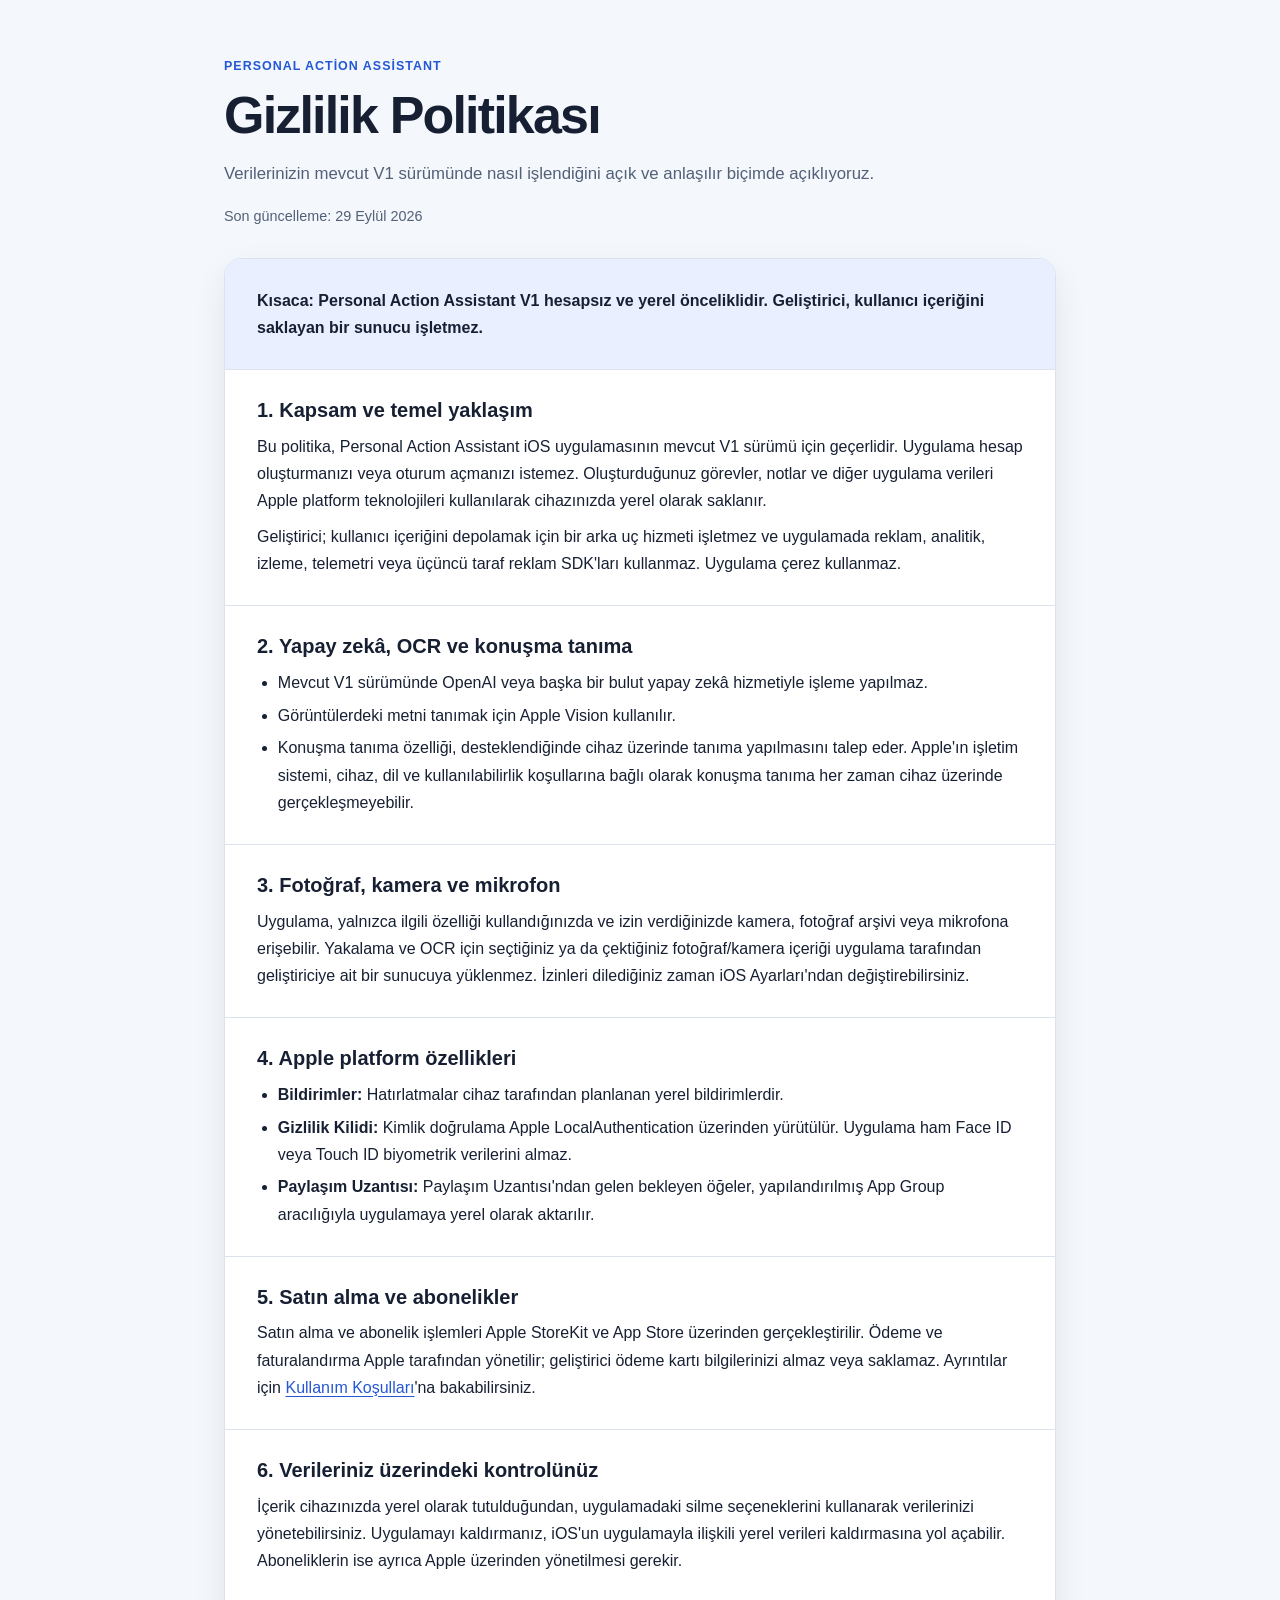
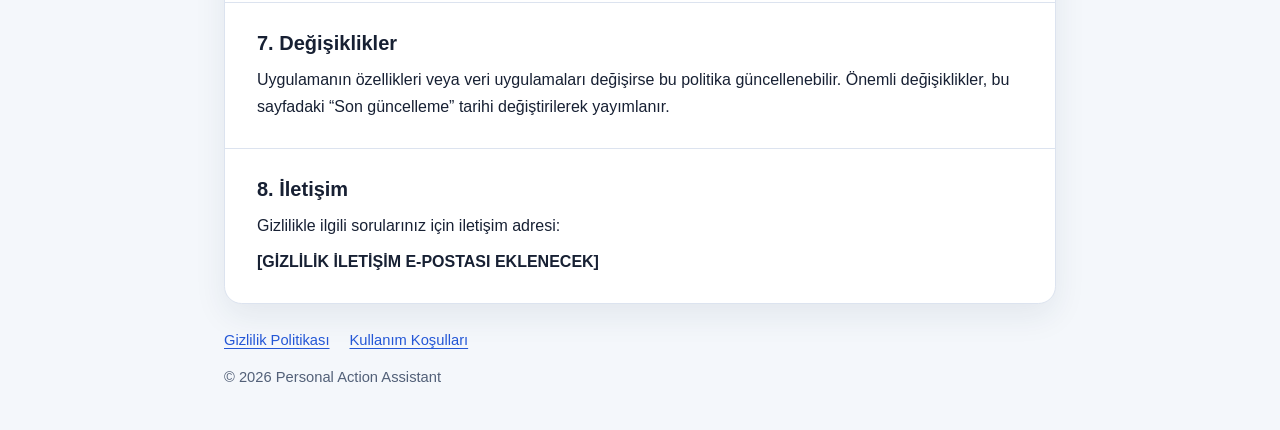
==== index.html @ b2a5c03f "Build GitHub Pages legal website" ====
<!doctype html>
<html lang="tr">
<head>
  <meta charset="utf-8">
  <meta name="viewport" content="width=device-width, initial-scale=1">
  <meta name="description" content="Personal Action Assistant iOS uygulamasının Gizlilik Politikası.">
  <title>Gizlilik Politikası — Personal Action Assistant</title>
  <link rel="stylesheet" href="styles.css">
</head>
<body>
  <header class="site-header">
    <p class="eyebrow">Personal Action Assistant</p>
    <h1>Gizlilik Politikası</h1>
    <p class="lede">Verilerinizin mevcut V1 sürümünde nasıl işlendiğini açık ve anlaşılır biçimde açıklıyoruz.</p>
    <time class="meta" datetime="2026-09-29">Son güncelleme: 29 Eylül 2026</time>
  </header>

  <main>
    <aside class="summary" aria-label="Kısa özet">
      <p>Kısaca: Personal Action Assistant V1 hesapsız ve yerel önceliklidir. Geliştirici, kullanıcı içeriğini saklayan bir sunucu işletmez.</p>
    </aside>

    <section aria-labelledby="scope">
      <h2 id="scope">1. Kapsam ve temel yaklaşım</h2>
      <p>Bu politika, Personal Action Assistant iOS uygulamasının mevcut V1 sürümü için geçerlidir. Uygulama hesap oluşturmanızı veya oturum açmanızı istemez. Oluşturduğunuz görevler, notlar ve diğer uygulama verileri Apple platform teknolojileri kullanılarak cihazınızda yerel olarak saklanır.</p>
      <p>Geliştirici; kullanıcı içeriğini depolamak için bir arka uç hizmeti işletmez ve uygulamada reklam, analitik, izleme, telemetri veya üçüncü taraf reklam SDK'ları kullanmaz. Uygulama çerez kullanmaz.</p>
    </section>

    <section aria-labelledby="ai">
      <h2 id="ai">2. Yapay zekâ, OCR ve konuşma tanıma</h2>
      <ul>
        <li>Mevcut V1 sürümünde OpenAI veya başka bir bulut yapay zekâ hizmetiyle işleme yapılmaz.</li>
        <li>Görüntülerdeki metni tanımak için Apple Vision kullanılır.</li>
        <li>Konuşma tanıma özelliği, desteklendiğinde cihaz üzerinde tanıma yapılmasını talep eder. Apple'ın işletim sistemi, cihaz, dil ve kullanılabilirlik koşullarına bağlı olarak konuşma tanıma her zaman cihaz üzerinde gerçekleşmeyebilir.</li>
      </ul>
    </section>

    <section aria-labelledby="permissions">
      <h2 id="permissions">3. Fotoğraf, kamera ve mikrofon</h2>
      <p>Uygulama, yalnızca ilgili özelliği kullandığınızda ve izin verdiğinizde kamera, fotoğraf arşivi veya mikrofona erişebilir. Yakalama ve OCR için seçtiğiniz ya da çektiğiniz fotoğraf/kamera içeriği uygulama tarafından geliştiriciye ait bir sunucuya yüklenmez. İzinleri dilediğiniz zaman iOS Ayarları'ndan değiştirebilirsiniz.</p>
    </section>

    <section aria-labelledby="features">
      <h2 id="features">4. Apple platform özellikleri</h2>
      <ul>
        <li><strong>Bildirimler:</strong> Hatırlatmalar cihaz tarafından planlanan yerel bildirimlerdir.</li>
        <li><strong>Gizlilik Kilidi:</strong> Kimlik doğrulama Apple LocalAuthentication üzerinden yürütülür. Uygulama ham Face ID veya Touch ID biyometrik verilerini almaz.</li>
        <li><strong>Paylaşım Uzantısı:</strong> Paylaşım Uzantısı'ndan gelen bekleyen öğeler, yapılandırılmış App Group aracılığıyla uygulamaya yerel olarak aktarılır.</li>
      </ul>
    </section>

    <section aria-labelledby="purchases">
      <h2 id="purchases">5. Satın alma ve abonelikler</h2>
      <p>Satın alma ve abonelik işlemleri Apple StoreKit ve App Store üzerinden gerçekleştirilir. Ödeme ve faturalandırma Apple tarafından yönetilir; geliştirici ödeme kartı bilgilerinizi almaz veya saklamaz. Ayrıntılar için <a href="terms.html">Kullanım Koşulları</a>'na bakabilirsiniz.</p>
    </section>

    <section aria-labelledby="control">
      <h2 id="control">6. Verileriniz üzerindeki kontrolünüz</h2>
      <p>İçerik cihazınızda yerel olarak tutulduğundan, uygulamadaki silme seçeneklerini kullanarak verilerinizi yönetebilirsiniz. Uygulamayı kaldırmanız, iOS'un uygulamayla ilişkili yerel verileri kaldırmasına yol açabilir. Aboneliklerin ise ayrıca Apple üzerinden yönetilmesi gerekir.</p>
    </section>

    <section aria-labelledby="changes">
      <h2 id="changes">7. Değişiklikler</h2>
      <p>Uygulamanın özellikleri veya veri uygulamaları değişirse bu politika güncellenebilir. Önemli değişiklikler, bu sayfadaki “Son güncelleme” tarihi değiştirilerek yayımlanır.</p>
    </section>

    <section aria-labelledby="contact">
      <h2 id="contact">8. İletişim</h2>
      <p>Gizlilikle ilgili sorularınız için iletişim adresi:</p>
      <p class="contact">[GİZLİLİK İLETİŞİM E-POSTASI EKLENECEK]</p>
    </section>
  </main>

  <footer class="site-footer">
    <nav aria-label="Yasal sayfalar">
      <a href="index.html" aria-current="page">Gizlilik Politikası</a>
      <a href="terms.html">Kullanım Koşulları</a>
    </nav>
    <p>© 2026 Personal Action Assistant</p>
  </footer>
</body>
</html>
---- styles.css ----
:root {
  color-scheme: light dark;
  --background: #f4f7fb;
  --surface: #ffffff;
  --text: #172033;
  --muted: #526078;
  --accent: #2457d6;
  --accent-soft: #e9efff;
  --border: #dce3ef;
  --shadow: 0 12px 32px rgb(28 45 79 / 8%);
}

* {
  box-sizing: border-box;
}

html {
  scroll-behavior: smooth;
}

body {
  margin: 0;
  background: var(--background);
  color: var(--text);
  font-family: -apple-system, BlinkMacSystemFont, "Segoe UI", sans-serif;
  font-size: 1rem;
  line-height: 1.7;
}

a {
  color: var(--accent);
  text-underline-offset: 0.2em;
}

a:hover {
  text-decoration-thickness: 0.14em;
}

a:focus-visible {
  border-radius: 0.2rem;
  outline: 3px solid var(--accent);
  outline-offset: 3px;
}

.site-header,
main,
.site-footer {
  width: min(100% - 2rem, 52rem);
  margin-inline: auto;
}

.site-header {
  padding-block: 2rem 1.25rem;
}

.eyebrow {
  margin: 0 0 0.35rem;
  color: var(--accent);
  font-size: 0.78rem;
  font-weight: 750;
  letter-spacing: 0.08em;
  text-transform: uppercase;
}

h1,
h2 {
  line-height: 1.25;
  text-wrap: balance;
}

h1 {
  margin: 0;
  font-size: clamp(2rem, 8vw, 3.25rem);
  letter-spacing: -0.035em;
}

.lede {
  max-width: 42rem;
  margin: 0.75rem 0 0;
  color: var(--muted);
  font-size: 1.05rem;
}

.meta {
  display: inline-block;
  margin-top: 1rem;
  color: var(--muted);
  font-size: 0.9rem;
}

main {
  overflow: hidden;
  background: var(--surface);
  border: 1px solid var(--border);
  border-radius: 1.1rem;
  box-shadow: var(--shadow);
}

.summary,
section {
  padding: 1.25rem;
}

.summary {
  background: var(--accent-soft);
  border-bottom: 1px solid var(--border);
}

.summary p {
  margin: 0;
  font-weight: 600;
}

section + section {
  border-top: 1px solid var(--border);
}

h2 {
  margin: 0 0 0.6rem;
  font-size: 1.25rem;
}

p,
ul {
  margin-block: 0.55rem 0;
}

ul {
  padding-left: 1.3rem;
}

li + li {
  margin-top: 0.35rem;
}

.contact {
  overflow-wrap: anywhere;
  font-weight: 700;
}

.site-footer {
  padding-block: 1.5rem 2.5rem;
  color: var(--muted);
  font-size: 0.92rem;
}

.site-footer nav {
  display: flex;
  flex-wrap: wrap;
  gap: 0.5rem 1.25rem;
}

.site-footer p {
  margin-top: 0.75rem;
}

@media (min-width: 42rem) {
  .site-header {
    padding-block: 3.5rem 1.75rem;
  }

  .summary,
  section {
    padding: 1.75rem 2rem;
  }
}

@media (prefers-color-scheme: dark) {
  :root {
    --background: #0b1020;
    --surface: #121a2c;
    --text: #edf2ff;
    --muted: #b4bfd3;
    --accent: #93b4ff;
    --accent-soft: #19294c;
    --border: #2b3852;
    --shadow: 0 12px 32px rgb(0 0 0 / 22%);
  }
}

@media (prefers-reduced-motion: reduce) {
  html {
    scroll-behavior: auto;
  }
}
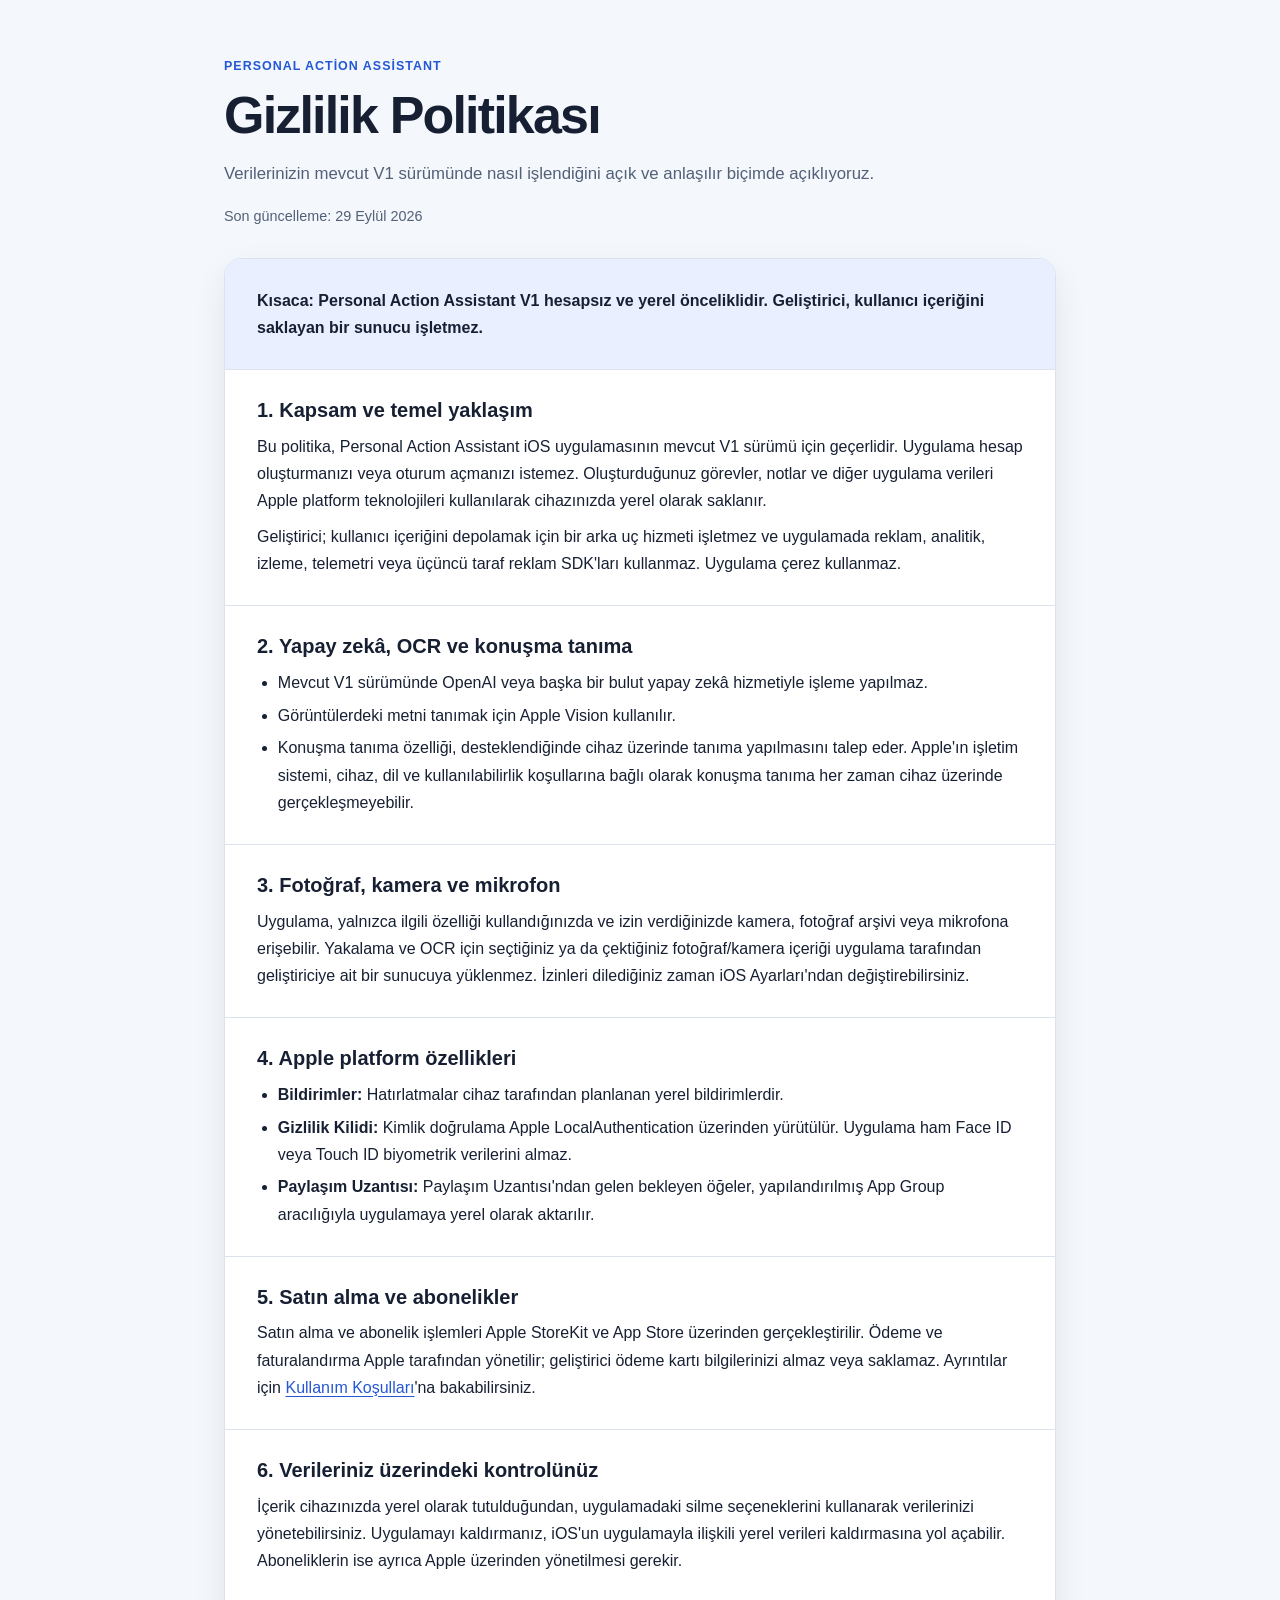
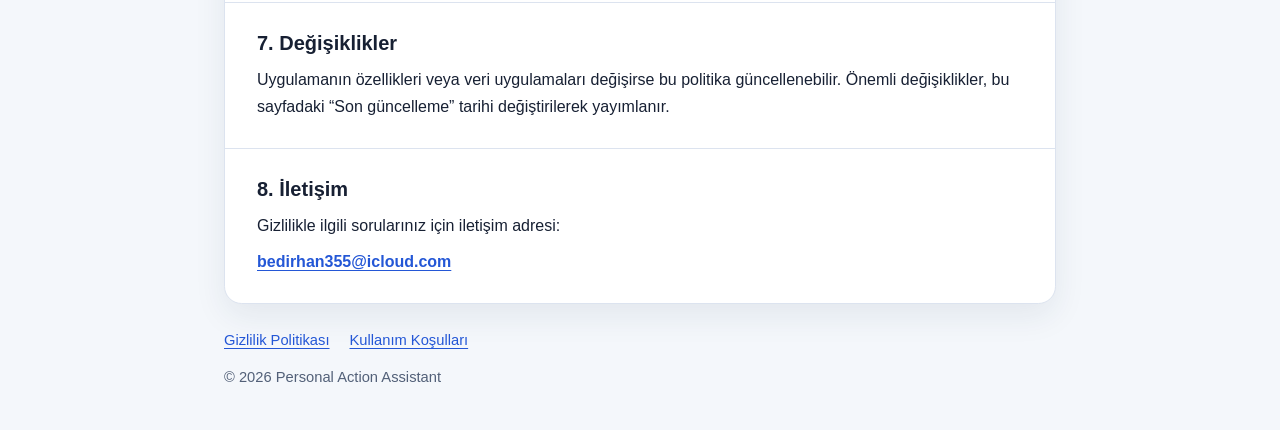
==== commit a2582605: "Add legal contact email links" ====
--- a/index.html
+++ b/index.html
@@ -67,7 +67,7 @@
     <section aria-labelledby="contact">
       <h2 id="contact">8. İletişim</h2>
       <p>Gizlilikle ilgili sorularınız için iletişim adresi:</p>
-      <p class="contact">[GİZLİLİK İLETİŞİM E-POSTASI EKLENECEK]</p>
+      <p class="contact"><a href="mailto:bedirhan355@icloud.com">bedirhan355@icloud.com</a></p>
     </section>
   </main>
 
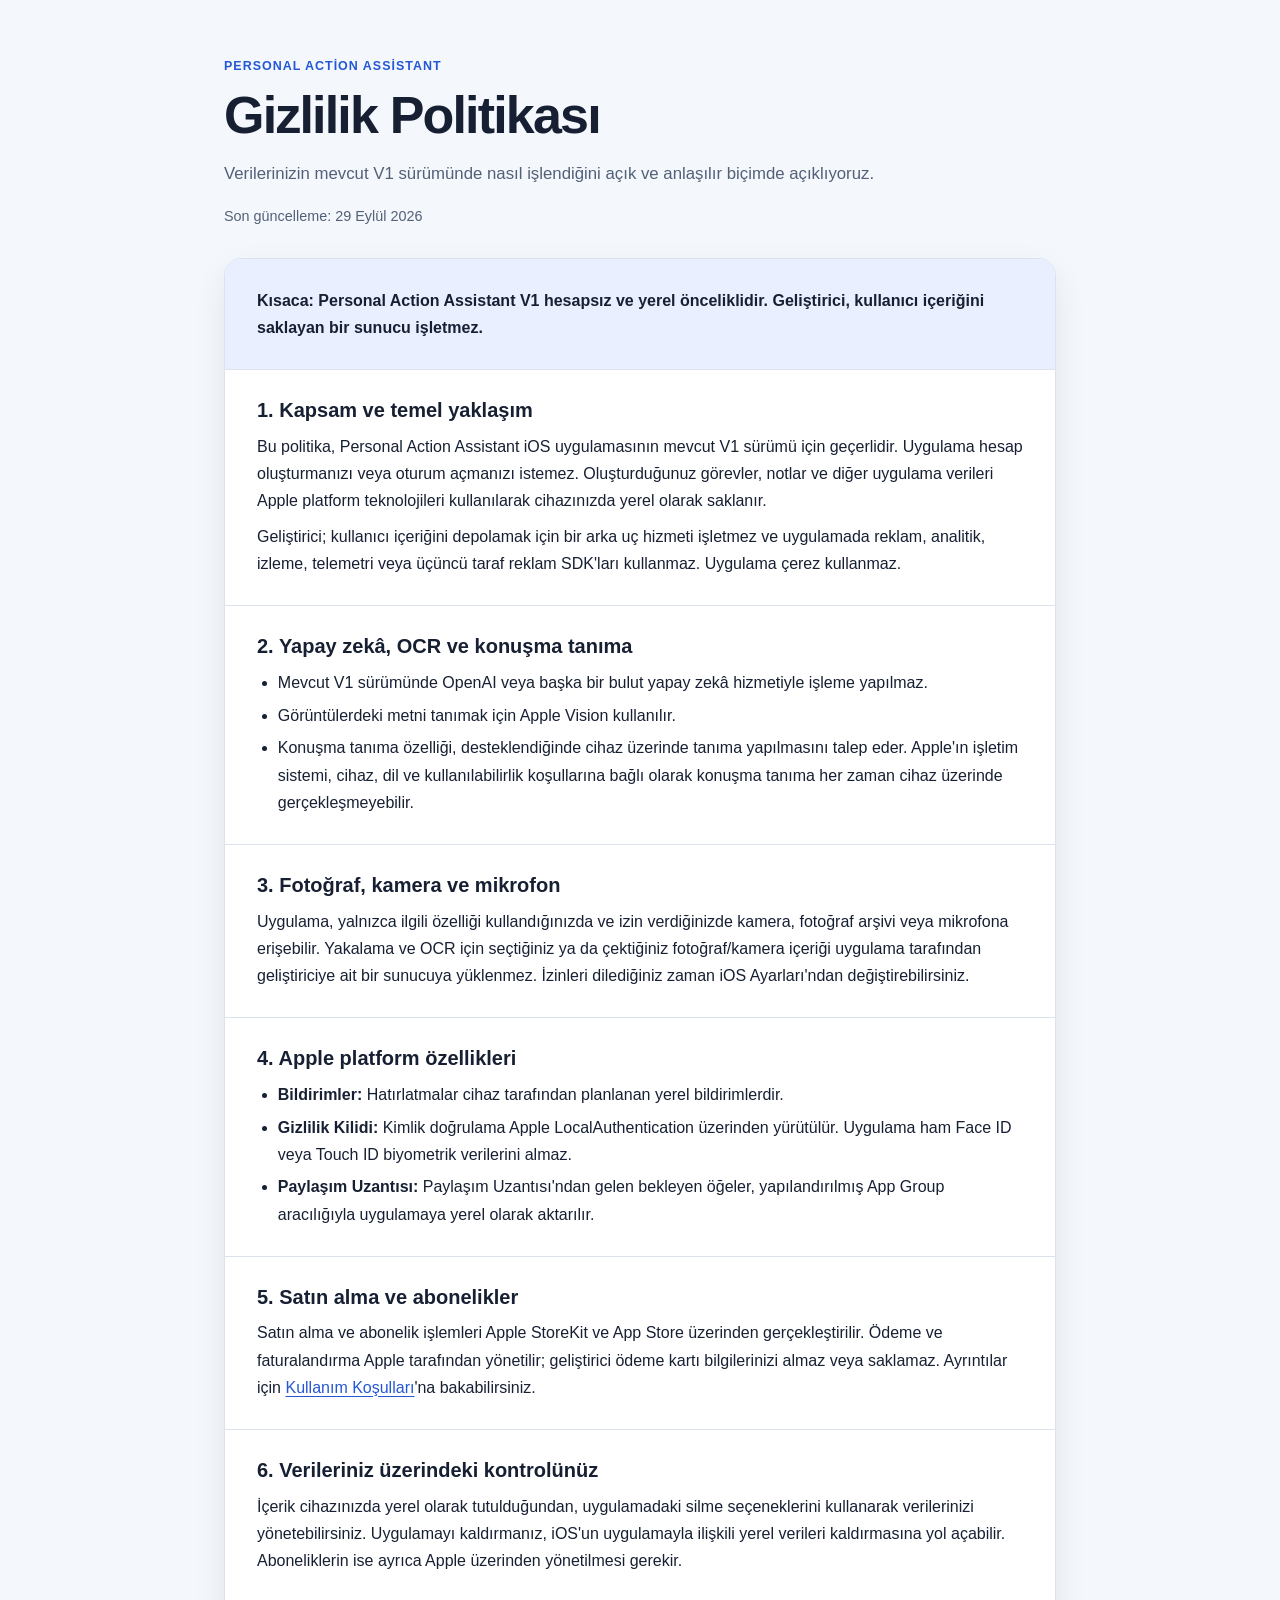
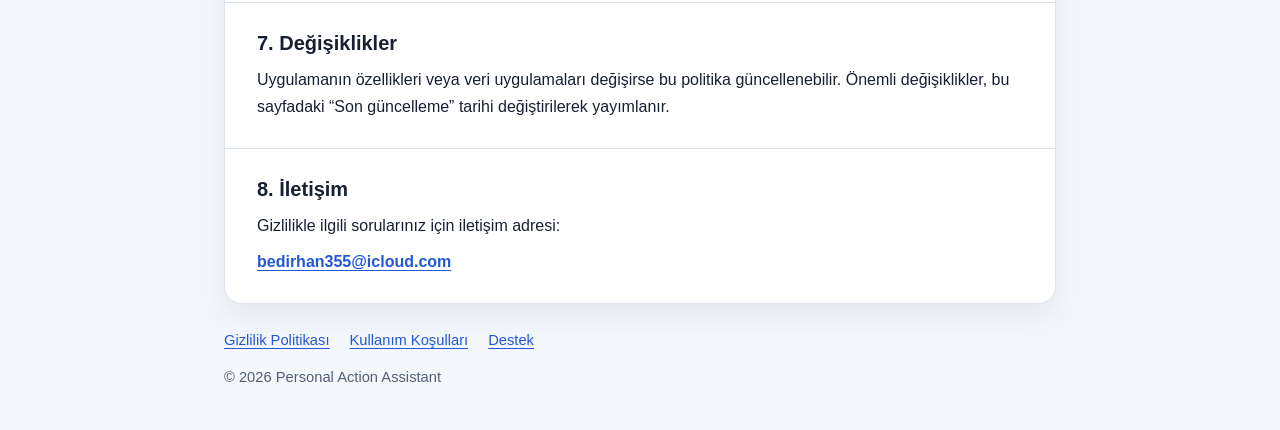
==== commit bef912ff: "Add Turkish support page" ====
--- a/index.html
+++ b/index.html
@@ -75,6 +75,7 @@
     <nav aria-label="Yasal sayfalar">
       <a href="index.html" aria-current="page">Gizlilik Politikası</a>
       <a href="terms.html">Kullanım Koşulları</a>
+      <a href="support.html">Destek</a>
     </nav>
     <p>© 2026 Personal Action Assistant</p>
   </footer>
